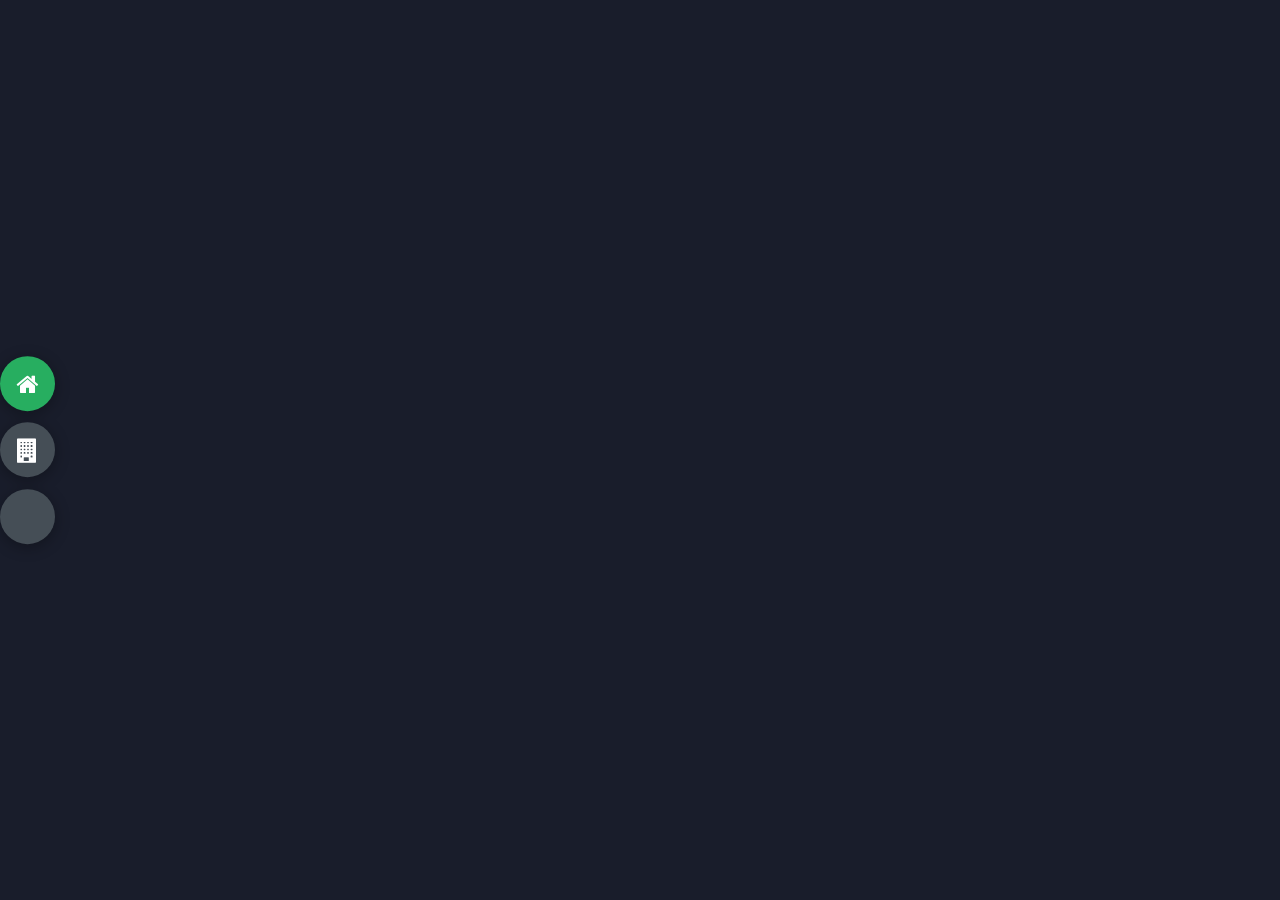
==== index.html @ 7bd02168 "pagination done" ====
<!DOCTYPE html>
<html lang="en">
<head>
    <meta charset="UTF-8">
    <meta name="viewport" content="width=device-width, initial-scale=1.0">
    <title>Porfolio</title>
    <!-- css link -->
    <link rel="stylesheet" href="style.css">
    <!-- google fonts -->
    <link rel="preconnect" href="https://fonts.googleapis.com">
    <link rel="preconnect" href="https://fonts.gstatic.com" crossorigin>
    <link href="https://fonts.googleapis.com/css2?family=Hedvig+Letters+Sans&display=swap" rel="stylesheet">


    <!-- font awesome -->
    <link rel="stylesheet" href="https://cdnjs.cloudflare.com/ajax/libs/font-awesome/4.7.0/css/font-awesome.min.css">


</head>

<body class="main-content">
    <header class="section sec1 header active" id="home">

    </header>
    <main>
        <section class="section sec2 about"  id="town"></section>
        <section class="section sec3 porfolio"  id="favourit"></section>
    </main>


    <!-- buttons to controll -->
    <div class="controlls">
        <div class="control control-1 active-btn" data-id="home">
            <i class="fa fa-home"></i>
        </div>
        <div class="control control-2 " data-id="town">
            <i class="fa fa-building"></i>
        </div>
        <div class="control control-3 " data-id="favourit">
            <i class="fas fa-skiing-nordic"></i>        
        </div>
    </div>
    



    <script src="app.js"></script>
</body>
</html>
---- style.css ----
*{
    padding: 0px;
    margin: 0px;
    box-sizing: border-box;
    list-style: none;
}

/* for google fonts */

body{
    font-family: 'Hedvig Letters Sans', sans-serif;
    background-color: var(--color-primary);
    font-size: 1.5rem;
    color:var(--color-white);
    transition: all .4s ease-in-out;
}


/* for varibale */
:root{
    --color-primary: #191d2b;
    --color-secondary: #27AE60;
    --color-white: #FFFFFF;
    --color-black: #000;
    --color-grey0: #f8f8f8;
    --color-grey-1: #dbe1e8;
    --color-grey-2: #b2becd;
    --color-grey-3: #6c7983;
    --color-grey-4: #454e56;
    --color-grey-5: #2a2e35;
    --color-grey-6: #12181b;
    --br-sm-2: 14px;
    --box-shadow-1: 0 3px 15px rgba(0,0,0,.3);
}

a{
    display: inline-block;
    text-decoration: none;
    color:inherit;
    font-family: inherit;
}

header{
    height: 100vh;
    color:var(--color-white);
    overflow: hidden;
}

section{
min-height: 100vh;
width: 100%;
position: absolute;
left: 0;
top: 0;
padding: 3rem 18 rem;
}

.section{
    transform: translateY(-100%) scale(0);
    transition: all .4s ease-in-out;
    background-color: var(--color-primary);
}

.sec1{
    display: none;
    transform: translateY(0) scale(1);
}
.sec2{
    display: none;
    transform: translateY(0) scale(1);
    background-color: rgb(183, 127, 55);
}
.sec3{
    display: none;
    transform: translateY(0) scale(1);
    background-color: slateblue;
}


.active{
    display: block;
    animation: scaleAnim 1s ease-in-out;
    @keyframes scaleAnim {
        0%{
            transform; translateY(-100%) scale(0)
        }
        100%{
            transform; translateY(0) scale(1)

        }
    }

}

/* parent of controll */
.controlls{
    position: fixed;
    z-index: 10;
    top: 50%;
    right: flex;
    flex-direction: column;
    align-items: center;
    justify-content: center;
    transform: translateY(-50%);
}

.control{
    padding: 1rem;
    cursor: pointer;
    background-color: var(--color-grey-4);
    width: 55px;
    height: 55px;
    border-radius: 50%;
    display: flex;
    justify-content: center;
    align-items: center;
    margin: .7rem 0;
    box-shadow: var(--box-shadow-1);
}


.active-btn{
    background-color: var(--color-secondary) !important;
    transition: all .4s ease-in-out;
}
.active-btn i{
    color: var(--color-white) !important;
}
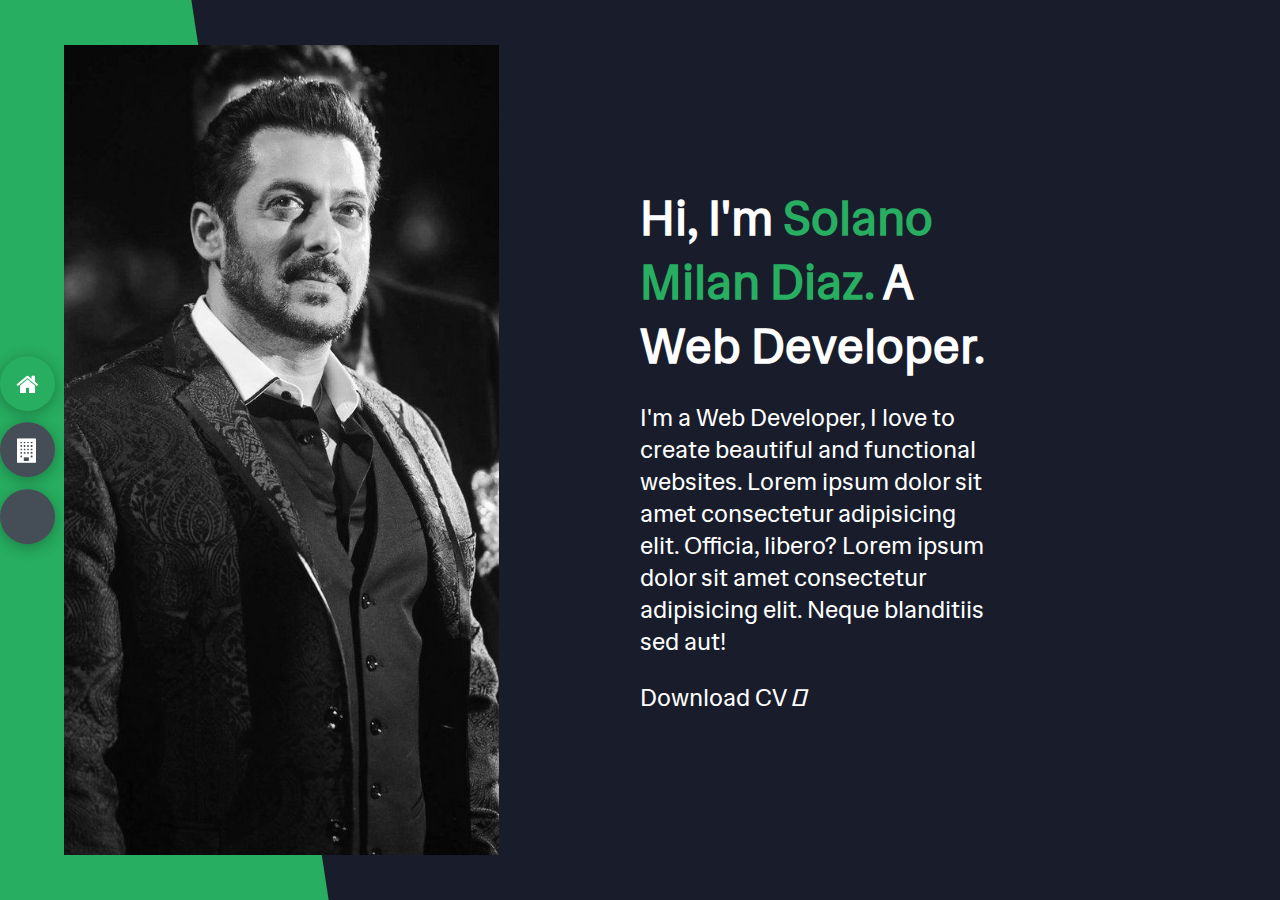
==== commit 30a60899: "basic structer done" ====
--- a/index.html
+++ b/index.html
@@ -20,11 +20,185 @@
 
 <body class="main-content">
     <header class="section sec1 header active" id="home">
-
+        <div class="header-content">
+            <div class="left-header">
+                <div class="h-shape"></div>
+                <div class="image">
+                    <img src="images/hero.png" alt="">
+                </div>
+            </div>
+            <div class="right-header">
+                <h1 class="name">
+                    Hi, I'm <span>Solano Milan Diaz.</span>
+                    A Web Developer.
+                </h1>
+                <p>
+                    I'm a Web Developer, I love to create beautiful and functional websites.
+                    Lorem ipsum dolor sit amet consectetur adipisicing elit. Officia, libero?
+                    Lorem ipsum dolor sit amet consectetur adipisicing elit. Neque blanditiis sed aut!
+                </p>
+                <div class="btn-con">
+                    <a href="" class="main-btn">
+                        <span class="btn-text">Download CV</span>
+                        <span class="btn-icon"><i class="fas fa-download"></i></span>
+                    </a>
+                </div>
+            </div>
+        </div>
     </header>
     <main>
-        <section class="section sec2 about"  id="town"></section>
-        <section class="section sec3 porfolio"  id="favourit"></section>
+        <section class="section sec2 about"  id="town">
+            <div class="main-title">
+                <h2>About <span>me</span><span class="bg-text">my stats</span></h2>
+            </div>
+            <div class="about-container">
+                <div class="left-about">
+                    <h4>Information About me</h4>
+                    <p>
+                        Lorem ipsum dolor sit amet consectetur adipisicing elit. 
+                        Eveniet labore nihil obcaecati consequatur. Debitis error doloremque, 
+                        vero eos vel nemo eius voluptatem dicta tenetur modi. <br /> <br /> La musica
+                        delectus dolore fugiat exercitationem a, 
+                        ipsum quidem quo enim natus accusamus labore dolores nam. Unde.
+                        Lorem ipsum dolor sit amet consectetur, adipisicing elit. 
+                        Harum non necessitatibus deleniti eum soluta.
+                    </p>
+                    <div class="btn-con">
+                        <a href="#" class="main-btn">
+                            <span class="btn-text">Download CV</span>
+                            <span class="btn-icon"><i class="fas fa-download"></i></span>
+                        </a>
+                    </div>
+                </div>
+                <div class="right-about">
+                    <div class="about-item">
+                        <div class="abt-text">
+                            <p class="large-text">650+</p>
+                            <p class="small-text">Projects <br /> Completed</p>
+                        </div>
+                    </div>
+                    <div class="about-item">
+                        <div class="abt-text">
+                            <p class="large-text">10+</p>
+                            <p class="small-text">Years of <br /> experience</p>
+                        </div>
+                    </div>
+                    <div class="about-item">
+                        <div class="abt-text">
+                            <p class="large-text">300+</p>
+                            <p class="small-text">Happy <br /> Clients</p>
+                        </div>
+                    </div>
+                    <div class="about-item">
+                        <div class="abt-text">
+                            <p class="large-text">400+</p>
+                            <p class="small-text">Customer <br /> reviews</p>
+                        </div>
+                    </div>
+                </div>
+            </div>
+            <div class="about-stats">
+                <h4 class="stat-title">My Skills</h4>
+                <div class="progress-bars">
+                    <div class="progress-bar">
+                        <p class="prog-title">html5</p>
+                        <div class="progress-con">
+                            <p class="prog-text">80%</p>
+                            <div class="progress">
+                                <span class="html"></span>
+                            </div>
+                        </div>
+                    </div>
+                    <div class="progress-bar">
+                        <p class="prog-title">css3</p>
+                        <div class="progress-con">
+                            <p class="prog-text">95%</p>
+                            <div class="progress">
+                                <span class="css"></span>
+                            </div>
+                        </div>
+                    </div>
+                    <div class="progress-bar">
+                        <p class="prog-title">javascript</p>
+                        <div class="progress-con">
+                            <p class="prog-text">75%</p>
+                            <div class="progress">
+                                <span class="js"></span>
+                            </div>
+                        </div>
+                    </div>
+                    <div class="progress-bar">
+                        <p class="prog-title">ReactJS</p>
+                        <div class="progress-con">
+                            <p class="prog-text">75%</p>
+                            <div class="progress">
+                                <span class="react"></span>
+                            </div>
+                        </div>
+                    </div>
+                    <div class="progress-bar">
+                        <p class="prog-title">NodeJS</p>
+                        <div class="progress-con">
+                            <p class="prog-text">87%</p>
+                            <div class="progress">
+                                <span class="node"></span>
+                            </div>
+                        </div>
+                    </div>
+                    <div class="progress-bar">
+                        <p class="prog-title">Python</p>
+                        <div class="progress-con">
+                            <p class="prog-text">70%</p>
+                            <div class="progress">
+                                <span class="python"></span>
+                            </div>
+                        </div>
+                    </div>
+                </div>
+            </div>
+          
+        </section>
+        <section class="section sec3 porfolio"  id="favourit">
+            <div class="town-top-banner">
+                <div class="image-container">
+                    <img src="images/dhaka.jpg" alt="">
+                </div>
+                <div class="town-text">
+                    <h1 class="town-title">The place I was Grown up...</h1>
+                    <p>Lorem ipsum dolor sit amet consectetur adipisicing elit. Accusantium, exercitationem voluptas qui odio aperiam voluptatem! Aspernatur, molestiae! At, similique aperiam?</p>
+                    <br>
+                    <p>Lorem ipsum dolor sit amet consectetur adipisicing elit. Accusantium, exercitationem voluptas qui odio aperiam voluptatem! Aspernatur, molestiae! At, similique aperiam?</p>
+                    <br>
+                    <p>Lorem ipsum dolor sit amet consectetur adipisicing elit. Accusantium, exercitationem voluptas qui odio aperiam voluptatem! Aspernatur, molestiae! At, similique aperiam?</p>
+                </div>
+            </div>
+            <div class="town-intro-cards">
+                <div class="card-container">
+                    <img src="images/dhaka.jpg" alt="">
+                    <div class="card-contain">
+                        <h3 class="card-title">Lorem ipsum dolor</h3>
+                        <p class="card-des">Lorem ipsum dolor sit amet consectetur, adipisicing elit. Suscipit cupiditate, culpa aliquam corrupti hic quos iusto consequuntur minus ips!</p>
+                        <button class="card-btn">See More</button>
+                    </div>
+                </div>
+                <div class="card-container">
+                    <img src="images/dhaka.jpg" alt="">
+                    <div class="card-contain">
+                        <h3 class="card-title">Lorem ipsum dolor</h3>
+                        <p class="card-des">Lorem ipsum dolor sit amet consectetur, adipisicing elit. Suscipit cupiditate, culpa aliquam corrupti hic quos iusto consequuntur minus ips!</p>
+                        <button class="card-btn">See More</button>
+                    </div>
+                </div>
+                <div class="card-container">
+                    <img src="images/dhaka.jpg" alt="">
+                    <div class="card-contain">
+                        <h3 class="card-title">Lorem ipsum dolor</h3>
+                        <p class="card-des">Lorem ipsum dolor sit amet consectetur, adipisicing elit. Suscipit cupiditate, culpa aliquam corrupti hic quos iusto consequuntur minus ips!</p>
+                        <button class="card-btn">See More</button>
+                    </div>
+                </div>
+            </div>
+        </section>
     </main>
 
 
--- a/style.css
+++ b/style.css
@@ -125,4 +125,303 @@
 }
 .active-btn i{
     color: var(--color-white) !important;
+}
+
+
+
+
+.header-content {
+    display: grid;
+    grid-template-columns: repeat(2, 1fr);
+    min-height: 100vh;
+
+
+
+}
+
+.header-content  p {
+    margin: 1.5rem 0;
+    line-height: 2rem;
+}
+
+
+.header-content   .right-header {
+    display: flex;
+    flex-direction: column;
+    justify-content: center;
+    padding-right: 18rem;
+    .name {
+        font-size: 3rem;
+        span { color: var(--color-secondary); }
+    }
+   
+}
+
+.header-content  img {
+    width: 100%;
+    height: 100%;
+    object-fit: cover;
+    transition: all .4s ease-in-out;
+    filter: grayscale(100%);
+    &:hover{
+        filter: grayscale(0);
+    }
+}
+
+.header-content  .image {
+    border-radius: var(--br-sm-2);
+    height: 90%;
+    width: 68%;
+    margin-left: 4rem;
+    background-color: var(--color-black);
+    transition: all .4s ease-in-out;
+ 
+}
+.header-content     .left-header {
+    display: flex;
+    align-items: center;
+    position: relative;
+
+  
+}
+.header-content         .h-shape {
+    transition: all .4s ease-in-out;
+    width: 65%;
+    height: 100%;
+    background-color: var(--color-secondary);
+    position: absolute;
+    left: 0;
+    top: 0;
+    z-index: -1;
+    clip-path: polygon(0 0, 46% 0, 79% 100%, 0% 100%);
+}
+
+
+
+
+/* about section */
+/* About */
+.about-container {
+    display: grid;
+    grid-template-columns: repeat(2, 1fr);
+    padding-top: 3.5rem;
+    padding-bottom: 5rem;
+}
+
+.about-container .right-about {
+    display: grid;
+    grid-template-columns: repeat(2, 1fr);
+    grid-gap: 2rem;
+}
+
+.about-container .right-about .about-item {
+    border: 1px solid var(--color-grey-5);
+    border-radius: 5px;
+    transition: all 0.4s ease-in-out;
+    box-shadow: 1px 2px 15px rgba(0, 0, 0, 0.1);
+}
+
+.about-container .right-about .about-item:hover {
+    cursor: default;
+    transform: translateY(-5px);
+    border: 1px solid var(--color-secondary);
+    box-shadow: 1px 4px 15px rgba(0, 0, 0, 0.32);
+}
+
+.about-container .right-about .about-item .abt-text {
+    padding: 1.5rem;
+    display: flex;
+    flex-direction: column;
+}
+
+.about-container .right-about .about-item .abt-text .large-text {
+    font-size: 3rem;
+    font-weight: 700;
+    color: var(--color-secondary);
+}
+
+.about-container .right-about .about-item .abt-text .small-text {
+    padding-left: 3rem;
+    position: relative;
+    text-transform: uppercase;
+    font-size: 1.2rem;
+    color: var(--color-grey-1);
+    letter-spacing: 2px;
+}
+
+.about-container .right-about .about-item .abt-text .small-text::before {
+    content: '';
+    position: absolute;
+    left: 0;
+    top: 15px;
+    width: 2rem;
+    height: 2px;
+    background-color: var(--color-grey-5);
+}
+
+.about-container .left-about {
+    padding-right: 5rem;
+}
+
+.about-container .left-about p {
+    line-height: 2rem;
+    padding: 1rem;
+    color: var(--color-grey-1);
+}
+
+.about-container .left-about h4 {
+    font-size: 2rem;
+    text-transform: uppercase;
+}
+
+.about-stats {
+    padding-bottom: 4rem;
+}
+
+.about-stats .progress-bars {
+    display: grid;
+    grid-template-columns: repeat(2, 1fr);
+    grid-gap: 2rem;
+}
+
+.about-stats .progress-bars .progress-bar {
+    display: flex;
+    flex-direction: column;
+}
+
+.about-stats .progress-bars .progress-bar .prog-title {
+    text-transform: uppercase;
+    font-weight: 500;
+}
+
+.about-stats .progress-bars .progress-bar .progress-con {
+    display: flex;
+    align-items: center;
+}
+
+.about-stats .progress-bars .progress-bar .progress-con .prog-text {
+    color: var(--color-grey-2);
+}
+
+.about-stats .progress-bars .progress-bar .progress-con .progress {
+    width: 100%;
+    height: 0.45rem;
+    background-color: var(--color-grey-4);
+    margin-left: 1rem;
+    position: relative;
+}
+
+.about-stats .progress-bars .progress-bar .progress-con .progress span {
+    position: absolute;
+    top: 0;
+    left: 0;
+    height: 100%;
+    background-color: var(--color-secondary);
+    transition: all 0.4s ease-in-out;
+    width: 60%;
+}
+
+.about-stats .progress-bars .progress-bar .progress-con .progress .html {
+    width: 80%;
+}
+
+.about-stats .progress-bars .progress-bar .progress-con .progress .css {
+    width: 95%;
+}
+
+.about-stats .progress-bars .progress-bar .progress-con .progress .js {
+    width: 75%;
+}
+
+.about-stats .progress-bars .progress-bar .progress-con .progress .react {
+    width: 60%;
+}
+
+.about-stats .progress-bars .progress-bar .progress-con .progress .node {
+    width: 87%;
+}
+
+.about-stats .progress-bars .progress-bar .progress-con .progress .python {
+    width: 70%;
+}
+
+.stat-title {
+    text-transform: uppercase;
+    font-size: 1.4rem;
+    text-align: center;
+    padding: 3.5rem 0;
+    position: relative;
+}
+
+.stat-title::before {
+    content: '';
+    position: absolute;
+    left: 50%;
+    top: 0;
+    width: 40%;
+    height: 1px;
+    background-color: var(--color-grey-5);
+    transform: translateX(-50%);
+}
+
+
+
+/* town section */
+
+
+.town-top-banner{
+height: 80vh;
+width: 100%;
+display: flex;
+}
+
+.town-top-banner img{
+    height: 100%;
+    border-radius: 10px;
+    padding: 10px;
+    margin-top: 30px;
+}
+
+.town-text{
+    margin-top: 40px;
+    padding: 10px 30px;
+}
+
+.town-title{
+    padding-top: 20px; 
+}
+
+
+.town-intro-cards{
+    margin-top: 40px; padding: 50px;
+    display: flex;
+    gap: 50px;
+    justify-content: center;
+}
+.card-container{
+    background-color: #506994;
+    width: 350px;
+    /* border:1px solid rgb(0, 8, 255); */
+    text-align: center;
+}
+.card-container img{
+ width: 340px;
+ border-radius: 10px;
+}
+.card-title{
+    padding: 14px 0;
+}
+.card-des{
+    font-size: 20px;
+}
+.card-btn{
+    margin-top: 19px;
+    padding: 10px 14px;
+    font-size: 15px;
+    color: rgb(25, 51, 42);
+    border-radius: 10px;
+    border: none;
+    font-weight: bold;
+    margin-top: 20px;
+    margin-bottom: 30px;
 }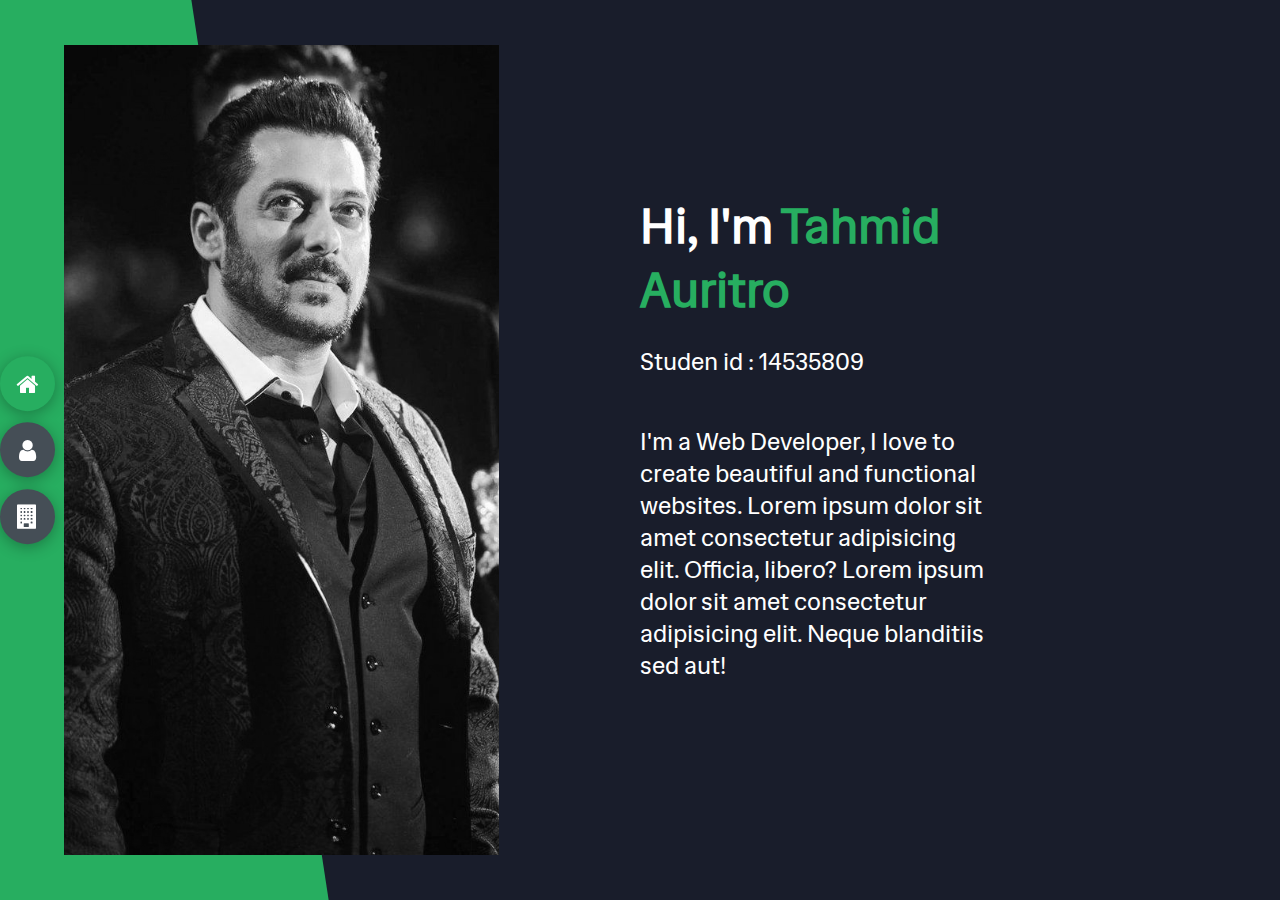
==== commit e309a9c5: "home and favouring sector done" ====
--- a/index.html
+++ b/index.html
@@ -29,75 +29,59 @@
             </div>
             <div class="right-header">
                 <h1 class="name">
-                    Hi, I'm <span>Solano Milan Diaz.</span>
-                    A Web Developer.
+                    Hi, I'm <span>Tahmid Auritro</span>
+                    
                 </h1>
+                <p>Studen id : 14535809</p>
                 <p>
                     I'm a Web Developer, I love to create beautiful and functional websites.
                     Lorem ipsum dolor sit amet consectetur adipisicing elit. Officia, libero?
                     Lorem ipsum dolor sit amet consectetur adipisicing elit. Neque blanditiis sed aut!
                 </p>
-                <div class="btn-con">
-                    <a href="" class="main-btn">
-                        <span class="btn-text">Download CV</span>
-                        <span class="btn-icon"><i class="fas fa-download"></i></span>
-                    </a>
-                </div>
             </div>
         </div>
     </header>
     <main>
-        <section class="section sec2 about"  id="town">
-            <div class="main-title">
-                <h2>About <span>me</span><span class="bg-text">my stats</span></h2>
-            </div>
+        <section class="section sec2 about"  id="town"
+        style="padding: 0px 40px; padding-top: 100px;"
+        >
+         
             <div class="about-container">
                 <div class="left-about">
                     <h4>Information About me</h4>
                     <p>
-                        Lorem ipsum dolor sit amet consectetur adipisicing elit. 
-                        Eveniet labore nihil obcaecati consequatur. Debitis error doloremque, 
-                        vero eos vel nemo eius voluptatem dicta tenetur modi. <br /> <br /> La musica
-                        delectus dolore fugiat exercitationem a, 
-                        ipsum quidem quo enim natus accusamus labore dolores nam. Unde.
-                        Lorem ipsum dolor sit amet consectetur, adipisicing elit. 
-                        Harum non necessitatibus deleniti eum soluta.
+                        Hey, I'm really into music! It's like my daily soundtrack. Cooking turns into a dance, pots and pans grooving to the beats. <br /> <br /> Love exploring new places! Trying different foods, collecting memories—each trip is a unique adventure. Let's share stories sometime!
                     </p>
-                    <div class="btn-con">
-                        <a href="#" class="main-btn">
-                            <span class="btn-text">Download CV</span>
-                            <span class="btn-icon"><i class="fas fa-download"></i></span>
-                        </a>
-                    </div>
+                  
                 </div>
                 <div class="right-about">
                     <div class="about-item">
                         <div class="abt-text">
-                            <p class="large-text">650+</p>
-                            <p class="small-text">Projects <br /> Completed</p>
-                        </div>
-                    </div>
-                    <div class="about-item">
-                        <div class="abt-text">
-                            <p class="large-text">10+</p>
-                            <p class="small-text">Years of <br /> experience</p>
-                        </div>
-                    </div>
-                    <div class="about-item">
-                        <div class="abt-text">
-                            <p class="large-text">300+</p>
-                            <p class="small-text">Happy <br /> Clients</p>
-                        </div>
-                    </div>
-                    <div class="about-item">
-                        <div class="abt-text">
-                            <p class="large-text">400+</p>
-                            <p class="small-text">Customer <br /> reviews</p>
-                        </div>
-                    </div>
-                </div>
-            </div>
-            <div class="about-stats">
+                            <p class="large-text">Gaming</p><br>
+                            <p  class="small-text">I like Mobile Games <br /> </p>
+                        </div>
+                    </div>
+                    <div class="about-item">
+                        <div class="abt-text">
+                            <p class="large-text">Travelling</p><br>
+                            <p  class="small-text">Exploreing new places make me happy <br /> </p>
+                        </div>
+                    </div>
+                    <div class="about-item">
+                        <div class="abt-text">
+                            <p class="large-text">Listening Music</p><br>
+                            <p  class="small-text">I like Hindi movie songs <br /> </p>
+                        </div>
+                    </div>
+                    <div class="about-item">
+                        <div class="abt-text">
+                            <p class="large-text">Cooking</p><br>
+                            <p  class="small-text">I believe cooking is an art <br /> </p>
+                        </div>
+                    </div>
+                </div>
+            </div>
+            <div class="about-stats" style="padding: 40px 70px;">
                 <h4 class="stat-title">My Skills</h4>
                 <div class="progress-bars">
                     <div class="progress-bar">
@@ -208,10 +192,10 @@
             <i class="fa fa-home"></i>
         </div>
         <div class="control control-2 " data-id="town">
+            <i class="fa fa-user"></i>
+        </div>
+        <div class="control control-3 " data-id="favourit">
             <i class="fa fa-building"></i>
-        </div>
-        <div class="control control-3 " data-id="favourit">
-            <i class="fas fa-skiing-nordic"></i>        
         </div>
     </div>
     
--- a/style.css
+++ b/style.css
@@ -68,12 +68,12 @@
 .sec2{
     display: none;
     transform: translateY(0) scale(1);
-    background-color: rgb(183, 127, 55);
+    background-color: rgb(88, 60, 22);
 }
 .sec3{
     display: none;
     transform: translateY(0) scale(1);
-    background-color: slateblue;
+    background-color: rgb(42, 35, 83);
 }
 
 
@@ -373,6 +373,8 @@
 height: 80vh;
 width: 100%;
 display: flex;
+padding-left: 30px;
+margin-bottom: 90px;
 }
 
 .town-top-banner img{
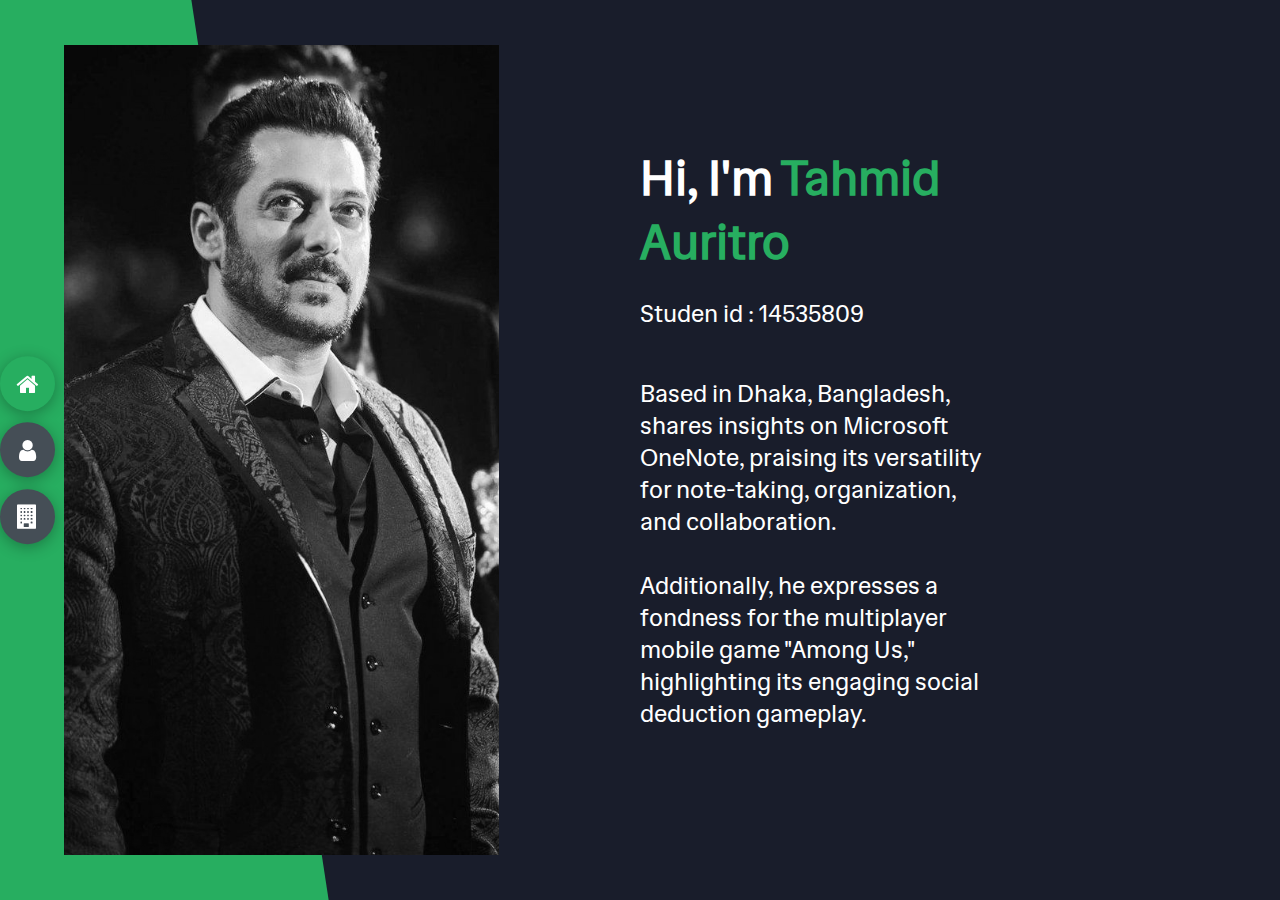
==== commit d745171d: "all complete" ====
--- a/index.html
+++ b/index.html
@@ -34,9 +34,7 @@
                 </h1>
                 <p>Studen id : 14535809</p>
                 <p>
-                    I'm a Web Developer, I love to create beautiful and functional websites.
-                    Lorem ipsum dolor sit amet consectetur adipisicing elit. Officia, libero?
-                    Lorem ipsum dolor sit amet consectetur adipisicing elit. Neque blanditiis sed aut!
+                    Based in Dhaka, Bangladesh, shares insights on Microsoft OneNote, praising its versatility for note-taking, organization, and collaboration. <br> <br> Additionally, he expresses a fondness for the multiplayer mobile game "Among Us," highlighting its engaging social deduction gameplay.
                 </p>
             </div>
         </div>
@@ -47,10 +45,10 @@
         >
          
             <div class="about-container">
-                <div class="left-about">
-                    <h4>Information About me</h4>
-                    <p>
-                        Hey, I'm really into music! It's like my daily soundtrack. Cooking turns into a dance, pots and pans grooving to the beats. <br /> <br /> Love exploring new places! Trying different foods, collecting memories—each trip is a unique adventure. Let's share stories sometime!
+                <div style="padding-left: 30px;" class="left-about">
+                    <h4 style="padding-top: 30px;">Information About me</h4>
+                    <p>
+                        Enjoys using Microsoft OneNote to organize thoughts. He also likes playing <br> working with others to find impostors in a spaceship.
                     </p>
                   
                 </div>
@@ -149,36 +147,49 @@
                 </div>
                 <div class="town-text">
                     <h1 class="town-title">The place I was Grown up...</h1>
-                    <p>Lorem ipsum dolor sit amet consectetur adipisicing elit. Accusantium, exercitationem voluptas qui odio aperiam voluptatem! Aspernatur, molestiae! At, similique aperiam?</p>
+                    <p>
+                        Dhaka, the capital of Bangladesh and Tahmid Auritro's hometown, is a captivating blend of tradition and modernity. This bustling metropolis, with its rich history and vibrant culture, showcases diverse architectural wonders and historic landmarks.
+                    </p>
                     <br>
-                    <p>Lorem ipsum dolor sit amet consectetur adipisicing elit. Accusantium, exercitationem voluptas qui odio aperiam voluptatem! Aspernatur, molestiae! At, similique aperiam?</p>
+                    <p>
+                       From the bustling markets to the serene riverbanks, Dhaka encapsulates the essence of Bangladesh. The city's dynamic energy is palpable in its lively streets, where tradition coexists with contemporary life.  
+                       
+                    </p>
                     <br>
-                    <p>Lorem ipsum dolor sit amet consectetur adipisicing elit. Accusantium, exercitationem voluptas qui odio aperiam voluptatem! Aspernatur, molestiae! At, similique aperiam?</p>
+                    <p>
+                       Dhaka's warm and diverse community, combined with its flavorful cuisine and cultural festivals, makes it an engaging and distinctive place to call home. It's a city where the past and present seamlessly intertwine, creating a unique tapestry of experiences.
+                    </p>
                 </div>
             </div>
             <div class="town-intro-cards">
                 <div class="card-container">
-                    <img src="images/dhaka.jpg" alt="">
+                    <img style="height: 200px; padding-top: 7px;" src="images/lake.jpg" alt="">
                     <div class="card-contain">
-                        <h3 class="card-title">Lorem ipsum dolor</h3>
-                        <p class="card-des">Lorem ipsum dolor sit amet consectetur, adipisicing elit. Suscipit cupiditate, culpa aliquam corrupti hic quos iusto consequuntur minus ips!</p>
-                        <button class="card-btn">See More</button>
+                        <h3 class="card-title">Lakes Of Dhaka</h3>
+                        <p class="card-des">To get rid of the busy life in this brick-and-mortar city, everyone wants to have a day out with family. Lakes with calm water and fresh air can be perfect destinations for spending some quality time with family, kids and friends. </p>
+                        <a  target="_blank" href="https://unb.com.bd/category/Lifestyle/beautiful-lakes-in-dhaka-for-family-days-out-proximity-to-aquatic-beauty-inside-concrete-city/78850">
+                            <button style="cursor:pointer;" class="card-btn">See More</button>
+                        </a>
                     </div>
                 </div>
                 <div class="card-container">
-                    <img src="images/dhaka.jpg" alt="">
+                    <img style="height: 200px; padding-top: 7px;" src="images/food.jpg" alt="">
                     <div class="card-contain">
-                        <h3 class="card-title">Lorem ipsum dolor</h3>
-                        <p class="card-des">Lorem ipsum dolor sit amet consectetur, adipisicing elit. Suscipit cupiditate, culpa aliquam corrupti hic quos iusto consequuntur minus ips!</p>
-                        <button class="card-btn">See More</button>
+                        <h3 class="card-title">Food of Dhaka</h3>
+                        <p class="card-des">Dhaka has so many wonderful places to visit, and the people are so amazing--this incredible city should be on your bucket list! Additionally, once you know more about the street food in Dhaka, you’ll want to visit again and again, just to taste the awesome Bangladeshi food! </p>
+                        <a  target="_blank" href="https://www.chefdenise.com/all/street-food-in-dhaka">
+                            <button style="cursor:pointer;" class="card-btn">See More</button>
+                        </a>
                     </div>
                 </div>
                 <div class="card-container">
-                    <img src="images/dhaka.jpg" alt="">
+                    <img style="height: 200px; padding-top: 7px;"  src="images/culture.jpg" alt="">
                     <div class="card-contain">
-                        <h3 class="card-title">Lorem ipsum dolor</h3>
-                        <p class="card-des">Lorem ipsum dolor sit amet consectetur, adipisicing elit. Suscipit cupiditate, culpa aliquam corrupti hic quos iusto consequuntur minus ips!</p>
-                        <button class="card-btn">See More</button>
+                        <h3 class="card-title">Culture Of Dhaka</h3>
+                        <p class="card-des">Dhaka is the most populous city of Bangladesh and is characterized by its busy urban life with varied culture including many festivities, a variety of cuisine, an entertainment industry, shopping experiences and sites of interest.</p>
+                        <a  target="_blank" href="https://www.dhakatribune.com/bangladesh/308990/bangladesh-ready-to-welcome-bangla-new-year">
+                            <button style="cursor:pointer;" class="card-btn">See More</button>
+                        </a>
                     </div>
                 </div>
             </div>
--- a/style.css
+++ b/style.css
@@ -385,12 +385,12 @@
 }
 
 .town-text{
-    margin-top: 40px;
+    margin-top: 20px;
     padding: 10px 30px;
 }
 
 .town-title{
-    padding-top: 20px; 
+    padding-top: 10px; 
 }
 
 
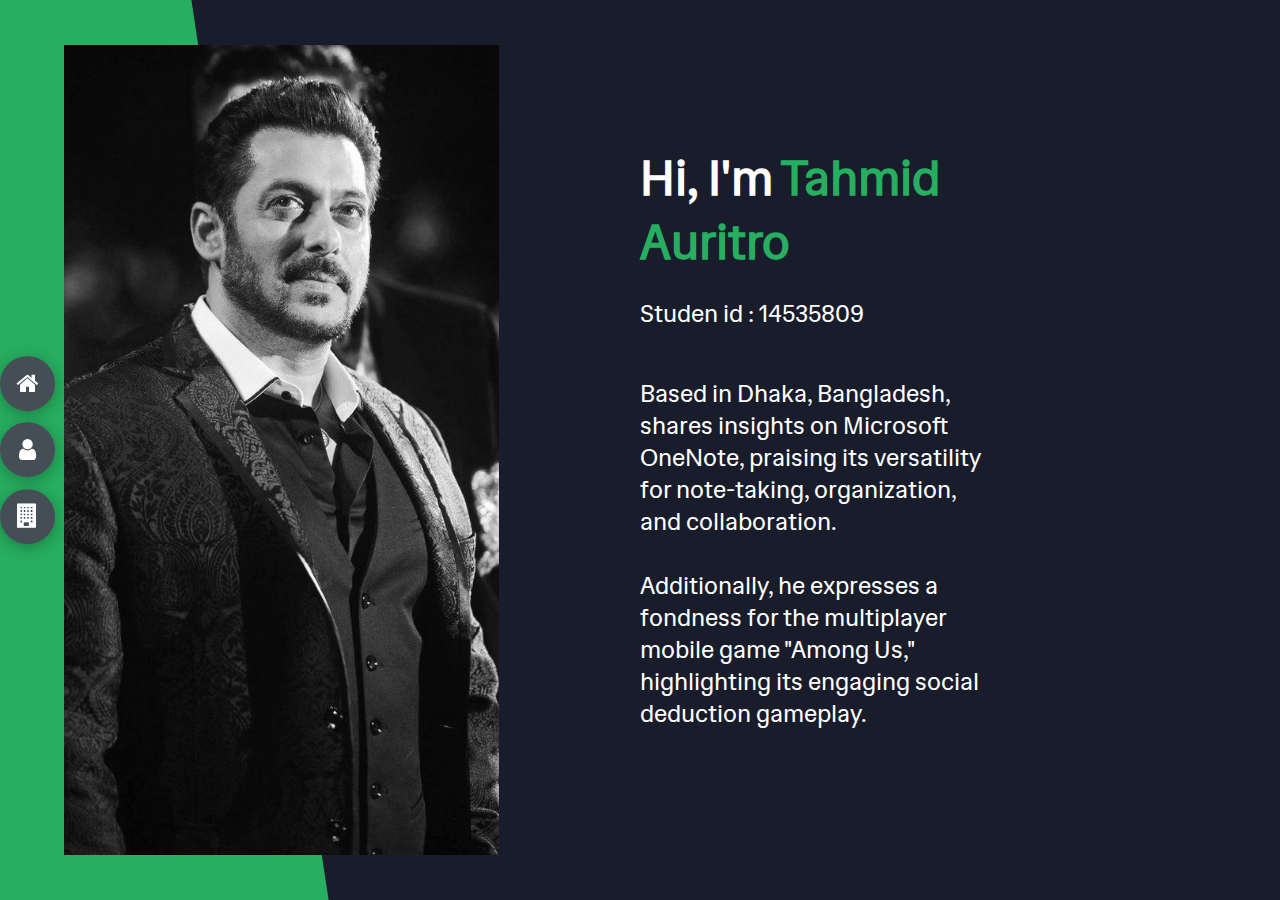
==== commit 994c32c2: "navigation done" ====
--- a/index.html
+++ b/index.html
@@ -19,7 +19,7 @@
 </head>
 
 <body class="main-content">
-    <header class="section sec1 header active" id="home">
+    <header id="home" class="section sec1 header active" id="home">
         <div class="header-content">
             <div class="left-header">
                 <div class="h-shape"></div>
@@ -39,180 +39,30 @@
             </div>
         </div>
     </header>
-    <main>
-        <section class="section sec2 about"  id="town"
-        style="padding: 0px 40px; padding-top: 100px;"
-        >
-         
-            <div class="about-container">
-                <div style="padding-left: 30px;" class="left-about">
-                    <h4 style="padding-top: 30px;">Information About me</h4>
-                    <p>
-                        Enjoys using Microsoft OneNote to organize thoughts. He also likes playing <br> working with others to find impostors in a spaceship.
-                    </p>
-                  
-                </div>
-                <div class="right-about">
-                    <div class="about-item">
-                        <div class="abt-text">
-                            <p class="large-text">Gaming</p><br>
-                            <p  class="small-text">I like Mobile Games <br /> </p>
-                        </div>
-                    </div>
-                    <div class="about-item">
-                        <div class="abt-text">
-                            <p class="large-text">Travelling</p><br>
-                            <p  class="small-text">Exploreing new places make me happy <br /> </p>
-                        </div>
-                    </div>
-                    <div class="about-item">
-                        <div class="abt-text">
-                            <p class="large-text">Listening Music</p><br>
-                            <p  class="small-text">I like Hindi movie songs <br /> </p>
-                        </div>
-                    </div>
-                    <div class="about-item">
-                        <div class="abt-text">
-                            <p class="large-text">Cooking</p><br>
-                            <p  class="small-text">I believe cooking is an art <br /> </p>
-                        </div>
-                    </div>
-                </div>
-            </div>
-            <div class="about-stats" style="padding: 40px 70px;">
-                <h4 class="stat-title">My Skills</h4>
-                <div class="progress-bars">
-                    <div class="progress-bar">
-                        <p class="prog-title">html5</p>
-                        <div class="progress-con">
-                            <p class="prog-text">80%</p>
-                            <div class="progress">
-                                <span class="html"></span>
-                            </div>
-                        </div>
-                    </div>
-                    <div class="progress-bar">
-                        <p class="prog-title">css3</p>
-                        <div class="progress-con">
-                            <p class="prog-text">95%</p>
-                            <div class="progress">
-                                <span class="css"></span>
-                            </div>
-                        </div>
-                    </div>
-                    <div class="progress-bar">
-                        <p class="prog-title">javascript</p>
-                        <div class="progress-con">
-                            <p class="prog-text">75%</p>
-                            <div class="progress">
-                                <span class="js"></span>
-                            </div>
-                        </div>
-                    </div>
-                    <div class="progress-bar">
-                        <p class="prog-title">ReactJS</p>
-                        <div class="progress-con">
-                            <p class="prog-text">75%</p>
-                            <div class="progress">
-                                <span class="react"></span>
-                            </div>
-                        </div>
-                    </div>
-                    <div class="progress-bar">
-                        <p class="prog-title">NodeJS</p>
-                        <div class="progress-con">
-                            <p class="prog-text">87%</p>
-                            <div class="progress">
-                                <span class="node"></span>
-                            </div>
-                        </div>
-                    </div>
-                    <div class="progress-bar">
-                        <p class="prog-title">Python</p>
-                        <div class="progress-con">
-                            <p class="prog-text">70%</p>
-                            <div class="progress">
-                                <span class="python"></span>
-                            </div>
-                        </div>
-                    </div>
-                </div>
-            </div>
-          
-        </section>
-        <section class="section sec3 porfolio"  id="favourit">
-            <div class="town-top-banner">
-                <div class="image-container">
-                    <img src="images/dhaka.jpg" alt="">
-                </div>
-                <div class="town-text">
-                    <h1 class="town-title">The place I was Grown up...</h1>
-                    <p>
-                        Dhaka, the capital of Bangladesh and Tahmid Auritro's hometown, is a captivating blend of tradition and modernity. This bustling metropolis, with its rich history and vibrant culture, showcases diverse architectural wonders and historic landmarks.
-                    </p>
-                    <br>
-                    <p>
-                       From the bustling markets to the serene riverbanks, Dhaka encapsulates the essence of Bangladesh. The city's dynamic energy is palpable in its lively streets, where tradition coexists with contemporary life.  
-                       
-                    </p>
-                    <br>
-                    <p>
-                       Dhaka's warm and diverse community, combined with its flavorful cuisine and cultural festivals, makes it an engaging and distinctive place to call home. It's a city where the past and present seamlessly intertwine, creating a unique tapestry of experiences.
-                    </p>
-                </div>
-            </div>
-            <div class="town-intro-cards">
-                <div class="card-container">
-                    <img style="height: 200px; padding-top: 7px;" src="images/lake.jpg" alt="">
-                    <div class="card-contain">
-                        <h3 class="card-title">Lakes Of Dhaka</h3>
-                        <p class="card-des">To get rid of the busy life in this brick-and-mortar city, everyone wants to have a day out with family. Lakes with calm water and fresh air can be perfect destinations for spending some quality time with family, kids and friends. </p>
-                        <a  target="_blank" href="https://unb.com.bd/category/Lifestyle/beautiful-lakes-in-dhaka-for-family-days-out-proximity-to-aquatic-beauty-inside-concrete-city/78850">
-                            <button style="cursor:pointer;" class="card-btn">See More</button>
-                        </a>
-                    </div>
-                </div>
-                <div class="card-container">
-                    <img style="height: 200px; padding-top: 7px;" src="images/food.jpg" alt="">
-                    <div class="card-contain">
-                        <h3 class="card-title">Food of Dhaka</h3>
-                        <p class="card-des">Dhaka has so many wonderful places to visit, and the people are so amazing--this incredible city should be on your bucket list! Additionally, once you know more about the street food in Dhaka, you’ll want to visit again and again, just to taste the awesome Bangladeshi food! </p>
-                        <a  target="_blank" href="https://www.chefdenise.com/all/street-food-in-dhaka">
-                            <button style="cursor:pointer;" class="card-btn">See More</button>
-                        </a>
-                    </div>
-                </div>
-                <div class="card-container">
-                    <img style="height: 200px; padding-top: 7px;"  src="images/culture.jpg" alt="">
-                    <div class="card-contain">
-                        <h3 class="card-title">Culture Of Dhaka</h3>
-                        <p class="card-des">Dhaka is the most populous city of Bangladesh and is characterized by its busy urban life with varied culture including many festivities, a variety of cuisine, an entertainment industry, shopping experiences and sites of interest.</p>
-                        <a  target="_blank" href="https://www.dhakatribune.com/bangladesh/308990/bangladesh-ready-to-welcome-bangla-new-year">
-                            <button style="cursor:pointer;" class="card-btn">See More</button>
-                        </a>
-                    </div>
-                </div>
-            </div>
-        </section>
-    </main>
+
 
 
     <!-- buttons to controll -->
     <div class="controlls">
-        <div class="control control-1 active-btn" data-id="home">
+        <div class="control control-1" data-id="home">
+            <a href="index.html">
             <i class="fa fa-home"></i>
+        </a>
         </div>
         <div class="control control-2 " data-id="town">
+            <a href="favourits.html">
             <i class="fa fa-user"></i>
+        </a>
         </div>
         <div class="control control-3 " data-id="favourit">
-            <i class="fa fa-building"></i>
+            <a href="town.html">
+                <i class="fa fa-building"></i>
+            </a>
         </div>
     </div>
     
 
 
 
-    <script src="app.js"></script>
 </body>
 </html>--- a/style.css
+++ b/style.css
@@ -33,13 +33,17 @@
     --box-shadow-1: 0 3px 15px rgba(0,0,0,.3);
 }
 
+
+
 a{
     display: inline-block;
     text-decoration: none;
     color:inherit;
     font-family: inherit;
 }
-
+.control a:hover{
+    color: rgb(90, 168, 26)
+}
 header{
     height: 100vh;
     color:var(--color-white);
@@ -49,9 +53,7 @@
 section{
 min-height: 100vh;
 width: 100%;
-position: absolute;
-left: 0;
-top: 0;
+
 padding: 3rem 18 rem;
 }
 
@@ -62,35 +64,19 @@
 }
 
 .sec1{
-    display: none;
     transform: translateY(0) scale(1);
 }
 .sec2{
-    display: none;
     transform: translateY(0) scale(1);
     background-color: rgb(88, 60, 22);
 }
 .sec3{
-    display: none;
     transform: translateY(0) scale(1);
     background-color: rgb(42, 35, 83);
 }
 
 
-.active{
-    display: block;
-    animation: scaleAnim 1s ease-in-out;
-    @keyframes scaleAnim {
-        0%{
-            transform; translateY(-100%) scale(0)
-        }
-        100%{
-            transform; translateY(0) scale(1)
-
-        }
-    }
-
-}
+
 
 /* parent of controll */
 .controlls{
@@ -119,15 +105,6 @@
 }
 
 
-.active-btn{
-    background-color: var(--color-secondary) !important;
-    transition: all .4s ease-in-out;
-}
-.active-btn i{
-    color: var(--color-white) !important;
-}
-
-
 
 
 .header-content {
@@ -163,11 +140,12 @@
     object-fit: cover;
     transition: all .4s ease-in-out;
     filter: grayscale(100%);
-    &:hover{
-        filter: grayscale(0);
-    }
-}
-
+    
+}
+
+img:hover{
+    filter: grayscale(0);
+}
 .header-content  .image {
     border-radius: var(--br-sm-2);
     height: 90%;
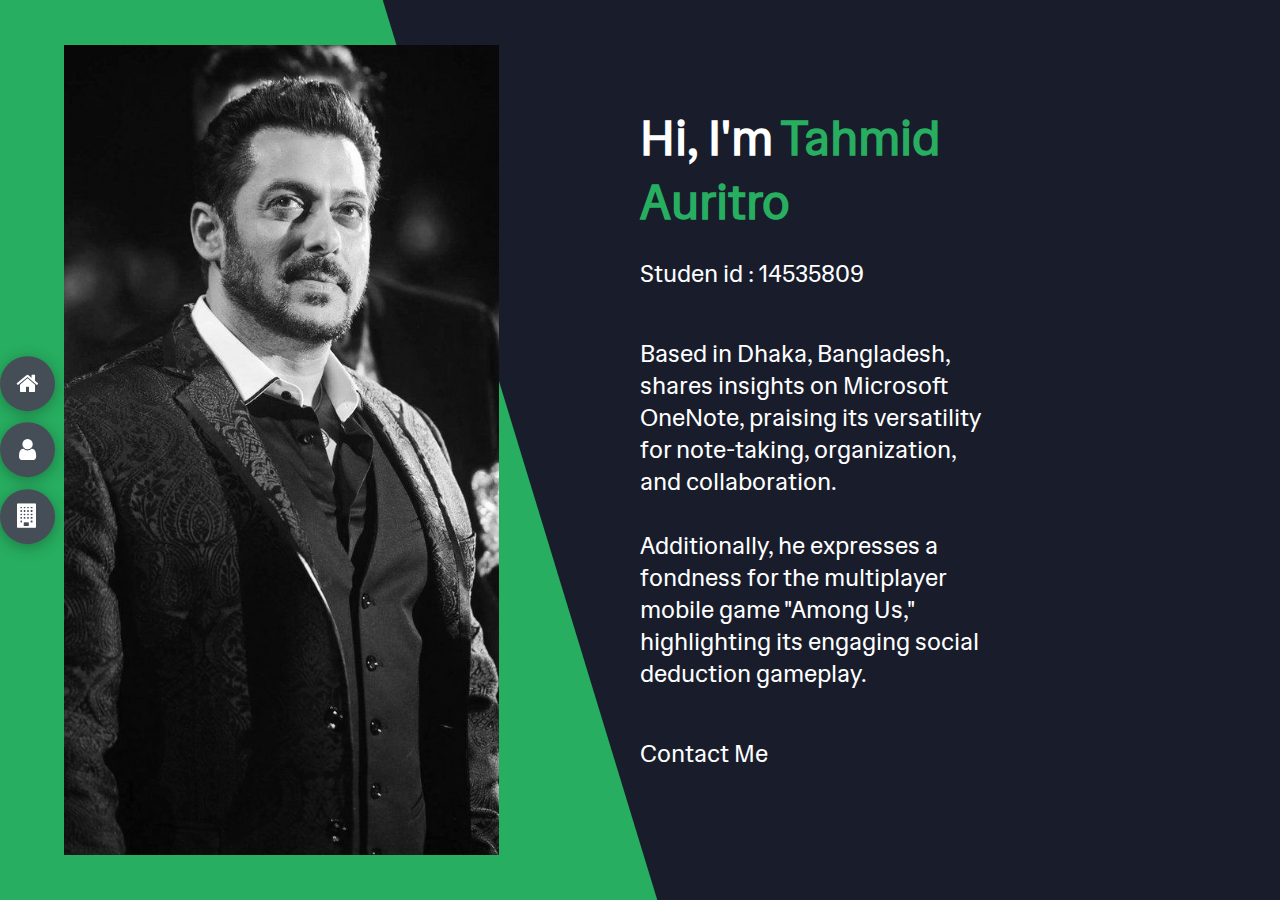
==== commit ee28a4b0: "home and about are responsive" ====
--- a/index.html
+++ b/index.html
@@ -19,7 +19,7 @@
 </head>
 
 <body class="main-content">
-    <header id="home" class="section sec1 header active" id="home">
+    <header id="home" class="section sec1 header" id="home">
         <div class="header-content">
             <div class="left-header">
                 <div class="h-shape"></div>
@@ -35,6 +35,9 @@
                 <p>Studen id : 14535809</p>
                 <p>
                     Based in Dhaka, Bangladesh, shares insights on Microsoft OneNote, praising its versatility for note-taking, organization, and collaboration. <br> <br> Additionally, he expresses a fondness for the multiplayer mobile game "Among Us," highlighting its engaging social deduction gameplay.
+                </p>
+                <p>
+                    <a href="mailto:14535809@student.uts.edu.au">Contact Me</a>
                 </p>
             </div>
         </div>
--- a/style.css
+++ b/style.css
@@ -33,8 +33,183 @@
     --box-shadow-1: 0 3px 15px rgba(0,0,0,.3);
 }
 
-
-
+@media screen and (max-width: 600px) {
+    header {
+      padding: 0 !important;
+    }
+  
+    .theme-btn {
+      width: 50px;
+      height: 50px;
+    }
+  
+    .header-content {
+      grid-template-columns: repeat(1, 1fr);
+      padding-bottom: 6rem;
+    }
+  
+    .left-header .h-shape {
+      display: none;
+    }
+  
+    .right-header {
+      grid-row: 1;
+      padding-right: 0rem !important;
+      width: 90%;
+      margin: 0 auto;
+    }
+    .right-header .name {
+      font-size: 2.5rem !important;
+      text-align: center;
+      padding-top: 3rem;
+    }
+  
+    .header-content .left-header .image {
+      margin: 0 auto;
+      width: 90%;
+    }
+  
+    .controls {
+      top: auto;
+      bottom: 0;
+      flex-direction: row;
+      justify-content: center;
+      left: 50%;
+      transform: translateX(-50%);
+      width: 100%;
+      background-color: var(--color-grey-5);
+    }
+    .controls .control {
+      margin: 1rem 0.3rem;
+    }
+  
+    .about-container {
+      grid-template-columns: repeat(1, 1fr);
+    }
+    .about-container .right-about {
+      grid-template-columns: repeat(1, 1fr);
+      padding-top: 2.5rem;
+    }
+    .about-container .left-about {
+      padding-right: 0;
+    }
+    .about-container .left-about p {
+      padding-left: 0;
+    }
+  
+    .timeline {
+      grid-template-columns: repeat(1, 1fr);
+      padding-bottom: 6rem;
+    }
+  
+    .container {
+      padding: 2rem 2.5rem !important;
+    }
+  
+    .about-stats .progress-bars {
+      grid-template-columns: repeat(1, 1fr);
+    }
+  
+    .portfolios {
+      grid-template-columns: repeat(1, 1fr);
+      padding-bottom: 6rem;
+      margin-top: 1rem;
+    }
+  
+    .blogs {
+      grid-template-columns: repeat(1, 1fr);
+      padding-bottom: 6rem;
+    }
+  
+    .contact-content-con {
+      flex-direction: column;
+    }
+    .contact-content-con .right-contact {
+      margin-left: 0;
+      margin-top: 2.5rem;
+    }
+  
+    .contact-content-con .right-contact .i-c-2 {
+      flex-direction: column;
+    }
+  
+    .contact-content-con .right-contact .i-c-2 :last-child {
+      margin-left: 0;
+      margin-top: 1.5rem;
+    }
+  
+    .contact-content-con .right-contact {
+      margin-bottom: 6rem;
+    }
+  
+    .contact-item {
+      flex-direction: column;
+      margin: 1rem 0;
+    }
+    .contact-item p {
+      font-size: 15px;
+      color: var(--color-grey-2);
+    }
+    .contact-item span {
+      font-size: 15px;
+    }
+    .contact-item .icon {
+      grid-template-columns: 25px 1fr;
+    }
+  
+    .main-title h2 {
+      font-size: 2rem;
+    }
+    .main-title h2 span {
+      font-size: 2.3rem;
+    }
+    .main-title h2 .bg-text {
+      font-size: 2.3rem;
+    }
+
+
+
+
+
+
+
+
+
+    /*  */
+    #town{
+        padding-top: 10px !important;
+    }
+    .about-container {
+        padding-top: 0px !important;
+        margin-top: 0px;
+        grid-template-columns: repeat(1, 1fr) !important;
+    }
+    .left-about h3{
+        padding-top: 10px !important;
+    }
+    
+    .left-about{
+        padding-left: 0px !important;
+        padding-right: 0px !important;
+    }
+
+    .about-stats{
+        padding: 20px 30px !important;
+    }
+
+
+
+
+
+
+
+
+
+
+
+  }
+
+/*  */
 a{
     display: inline-block;
     text-decoration: none;
@@ -158,7 +333,6 @@
 .header-content     .left-header {
     display: flex;
     align-items: center;
-    position: relative;
 
   
 }
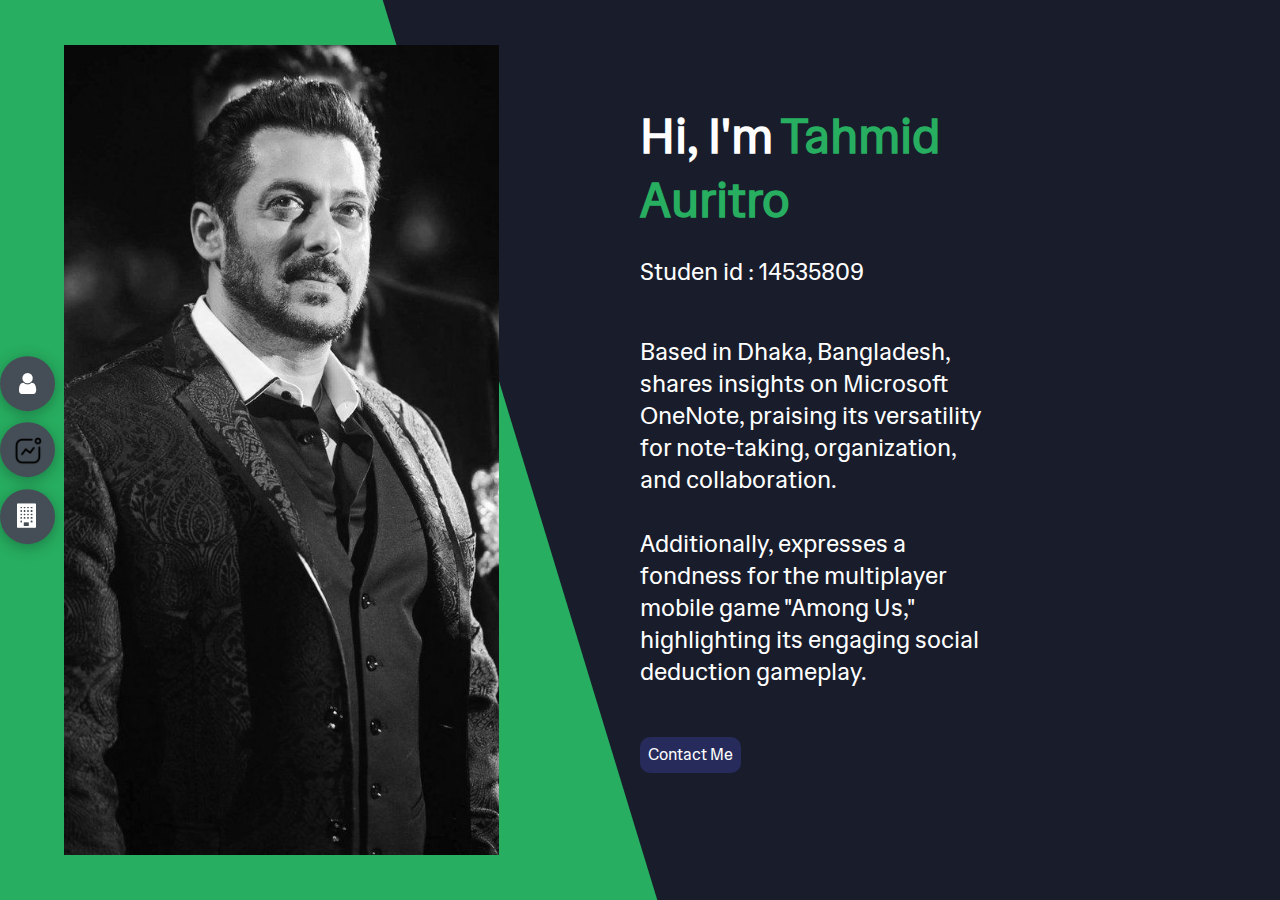
==== commit 96f00d78: "Navigation bar changes" ====
--- a/index.html
+++ b/index.html
@@ -34,10 +34,10 @@
                 </h1>
                 <p>Studen id : 14535809</p>
                 <p>
-                    Based in Dhaka, Bangladesh, shares insights on Microsoft OneNote, praising its versatility for note-taking, organization, and collaboration. <br> <br> Additionally, he expresses a fondness for the multiplayer mobile game "Among Us," highlighting its engaging social deduction gameplay.
+                    Based in Dhaka, Bangladesh, shares insights on Microsoft OneNote, praising its versatility for note-taking, organization, and collaboration. <br> <br> Additionally,  expresses a fondness for the multiplayer mobile game "Among Us," highlighting its engaging social deduction gameplay.
                 </p>
                 <p>
-                    <a href="mailto:14535809@student.uts.edu.au">Contact Me</a>
+                    <a style="background-color: rgb(38, 43, 92); border-radius: 10px; padding: 2px 8px; font-size: 16px;" href="mailto:14535809@student.uts.edu.au">Contact Me</a>
                 </p>
             </div>
         </div>
@@ -49,19 +49,20 @@
     <div class="controlls">
         <div class="control control-1" data-id="home">
             <a href="index.html">
-            <i class="fa fa-home"></i>
-        </a>
-        </div>
-        <div class="control control-2 " data-id="town">
-            <a href="favourits.html">
-            <i class="fa fa-user"></i>
+                <i class="fa fa-user"></i>
         </a>
         </div>
         <div class="control control-3 " data-id="favourit">
             <a href="town.html">
-                <i class="fa fa-building"></i>
-            </a>
-        </div>
+                 <img style="width: 30px; padding-top: 9px;" src="images/activity_icon.png" alt="">
+                 <!-- <i class="fa fa-home"></i> -->
+                </a>
+            </div>
+            <div class="control control-2 " data-id="town">
+                <a href="favourits.html">
+                    <i class="fa fa-building"></i>
+                </a>
+        </div> 
     </div>
     
 
--- a/style.css
+++ b/style.css
@@ -175,7 +175,7 @@
 
 
 
-    /*  */
+    /* favourit */
     #town{
         padding-top: 10px !important;
     }
@@ -196,6 +196,31 @@
     .about-stats{
         padding: 20px 30px !important;
     }
+
+
+
+/* town
+*/
+
+.town-intro-cards{
+    display: block !important;
+}
+
+.card-container{
+    margin: 10px 4px !important;
+}
+
+
+.town-top-banner{
+    display: block !important;
+    margin: 20px 0px;
+    height: 220vh !important;
+}
+.town-top-banner img{
+    width: 100%;
+}
+
+
 
 
 
@@ -243,7 +268,8 @@
 }
 .sec2{
     transform: translateY(0) scale(1);
-    background-color: rgb(88, 60, 22);
+    background-color: #176164;
+    
 }
 .sec3{
     transform: translateY(0) scale(1);
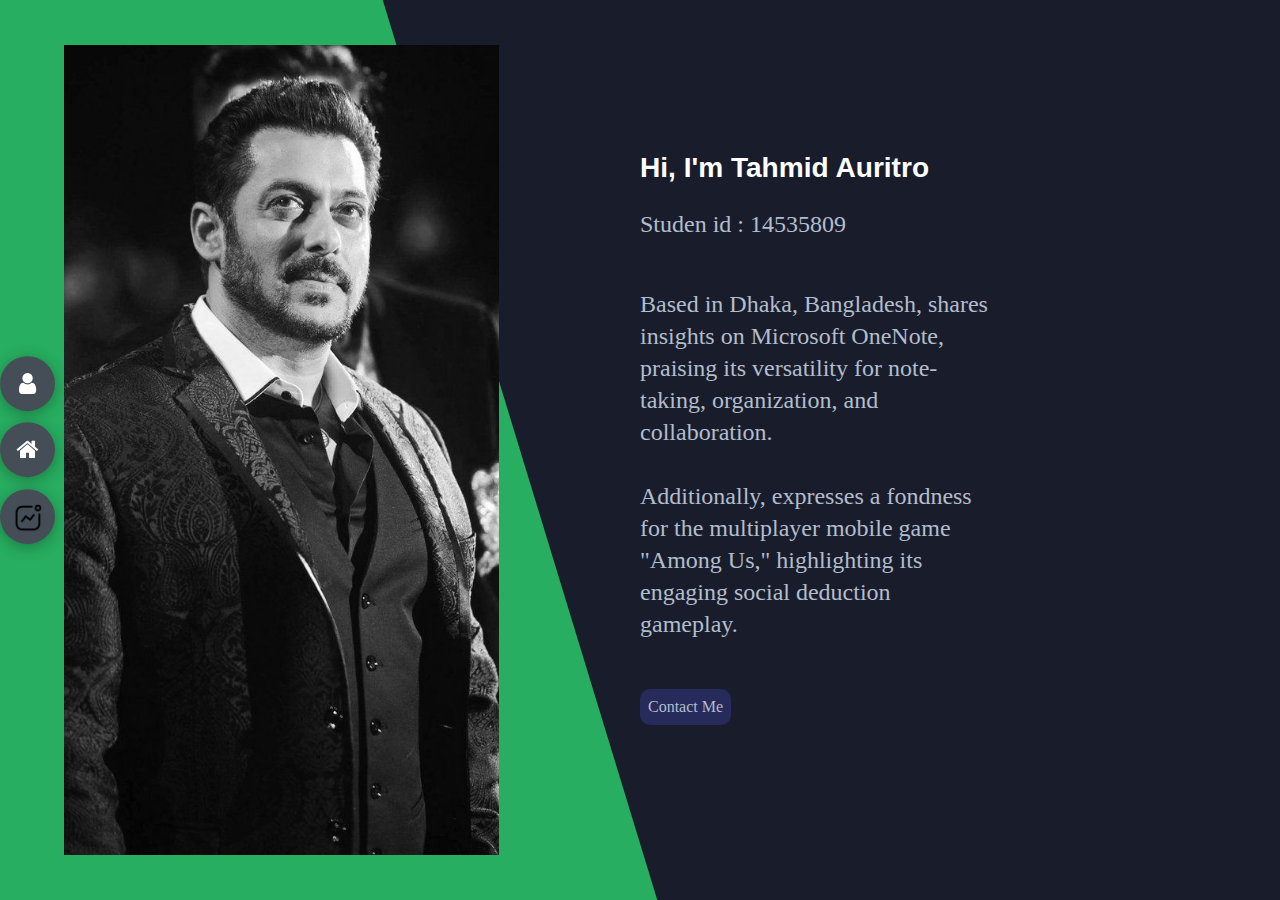
==== commit f9d46d5d: "applied some style according to docs" ====
--- a/index.html
+++ b/index.html
@@ -28,10 +28,10 @@
                 </div>
             </div>
             <div class="right-header">
-                <h1 class="name">
+                <h3 id="name">
                     Hi, I'm <span>Tahmid Auritro</span>
                     
-                </h1>
+                </h3>
                 <p>Studen id : 14535809</p>
                 <p>
                     Based in Dhaka, Bangladesh, shares insights on Microsoft OneNote, praising its versatility for note-taking, organization, and collaboration. <br> <br> Additionally,  expresses a fondness for the multiplayer mobile game "Among Us," highlighting its engaging social deduction gameplay.
@@ -54,13 +54,13 @@
         </div>
         <div class="control control-3 " data-id="favourit">
             <a href="town.html">
-                 <img style="width: 30px; padding-top: 9px;" src="images/activity_icon.png" alt="">
-                 <!-- <i class="fa fa-home"></i> -->
+                 <!-- <img style="width: 30px; padding-top: 9px;" src="images/activity_icon.png" alt=""> -->
+                 <i class="fa fa-home"></i>
                 </a>
             </div>
             <div class="control control-2 " data-id="town">
                 <a href="favourits.html">
-                    <i class="fa fa-building"></i>
+                    <img style="width: 30px; padding-top: 9px;" src="images/activity_icon.png" alt="">
                 </a>
         </div> 
     </div>
--- a/style.css
+++ b/style.css
@@ -7,6 +7,31 @@
 
 /* for google fonts */
 
+
+
+
+/* doc sheet */
+p{
+    color: #b2becd;
+}
+
+.control a:hover{
+   font-size: 30px;
+}
+
+#name{
+    font-family: 'Gill Sans', 'Gill Sans MT', Calibri, 'Trebuchet MS', sans-serif;
+}
+
+/* At least one selector for two or more tags
+ for favourit
+ */
+h4,p{
+    font-family: 'Times New Roman', Times, serif;
+}
+
+
+ 
 body{
     font-family: 'Hedvig Letters Sans', sans-serif;
     background-color: var(--color-primary);
@@ -328,10 +353,8 @@
     flex-direction: column;
     justify-content: center;
     padding-right: 18rem;
-    .name {
-        font-size: 3rem;
-        span { color: var(--color-secondary); }
-    }
+   
+
    
 }
 
